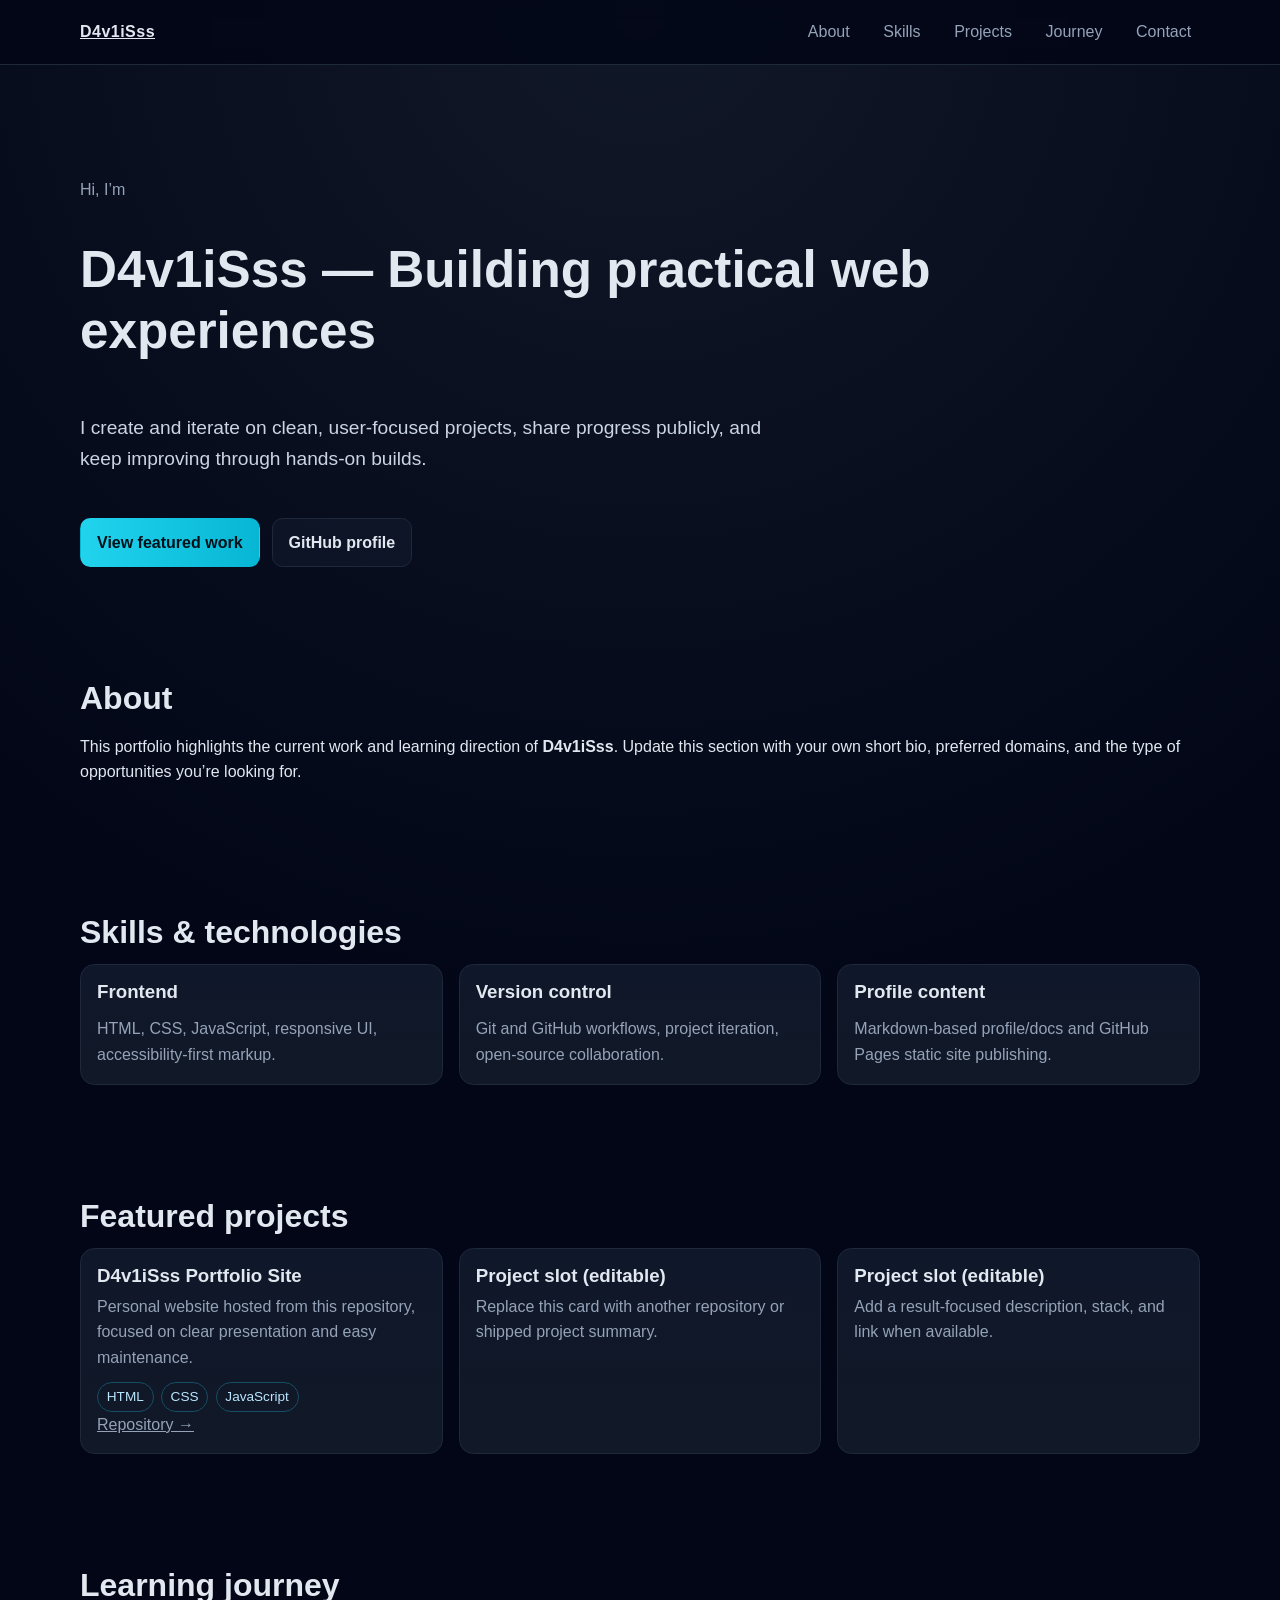
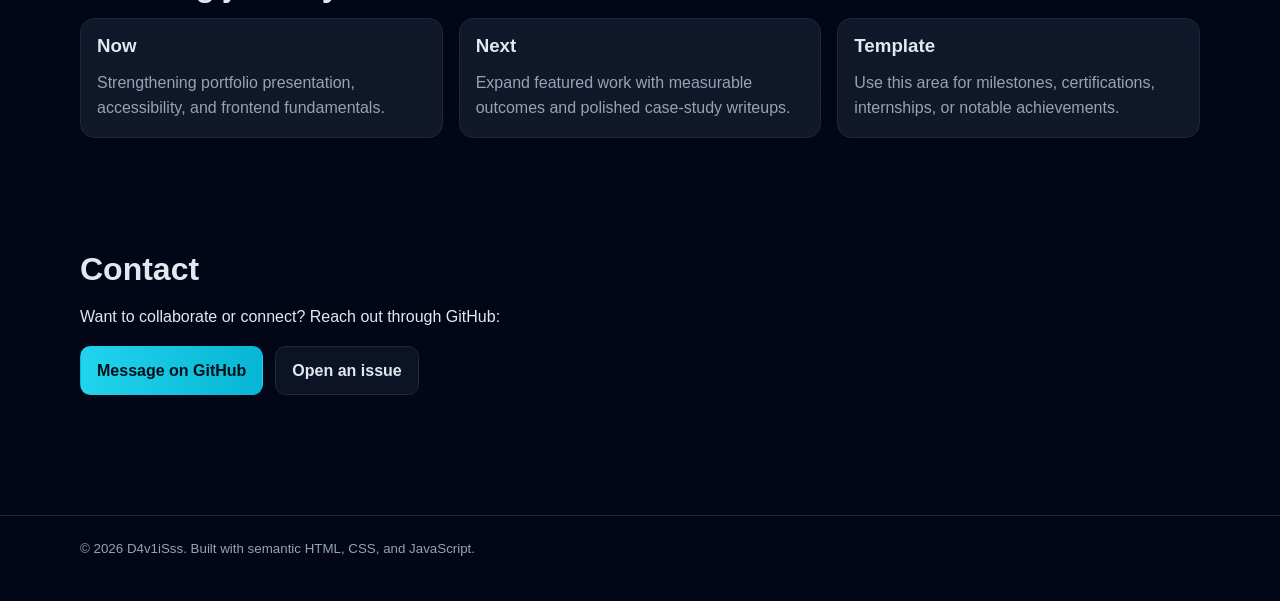
==== index.html @ bfe69877 "Create polished responsive portfolio homepage Co-authored-by: D4v1iSss <329224983+D4v1iSss@users.nor" ====
<!DOCTYPE html>
<html lang="en">
  <head>
    <meta charset="UTF-8" />
    <meta name="viewport" content="width=device-width, initial-scale=1" />
    <title>D4v1iSss | Portfolio</title>
    <meta
      name="description"
      content="Portfolio of D4v1iSss — building practical web projects, learning in public, and sharing progress on GitHub."
    />
    <meta property="og:title" content="D4v1iSss | Portfolio" />
    <meta
      property="og:description"
      content="Explore projects, skills, and learning journey by D4v1iSss."
    />
    <meta property="og:type" content="website" />
    <meta property="og:url" content="https://d4v1is.me/" />
    <meta name="theme-color" content="#0f172a" />
    <style>
      :root {
        --bg: #020617;
        --surface: #0f172a;
        --surface-2: #111827;
        --text: #e2e8f0;
        --muted: #94a3b8;
        --primary: #22d3ee;
        --primary-strong: #06b6d4;
        --border: #1e293b;
        --max: 1120px;
      }

      * {
        box-sizing: border-box;
      }

      html {
        scroll-behavior: smooth;
      }

      body {
        margin: 0;
        font-family: Inter, "Segoe UI", Roboto, sans-serif;
        background: radial-gradient(circle at top, #111827 0%, var(--bg) 45%);
        color: var(--text);
        line-height: 1.6;
      }

      a {
        color: inherit;
      }

      .skip-link {
        position: absolute;
        left: -9999px;
        top: 0;
      }

      .skip-link:focus {
        left: 1rem;
        top: 1rem;
        z-index: 1000;
        background: #fff;
        color: #000;
        padding: 0.5rem 0.75rem;
        border-radius: 0.4rem;
      }

      .container {
        width: min(100% - 2rem, var(--max));
        margin-inline: auto;
      }

      header {
        position: sticky;
        top: 0;
        backdrop-filter: blur(10px);
        background: rgba(2, 6, 23, 0.82);
        border-bottom: 1px solid var(--border);
        z-index: 10;
      }

      .nav {
        display: flex;
        justify-content: space-between;
        align-items: center;
        min-height: 4rem;
      }

      .brand {
        font-weight: 700;
        letter-spacing: 0.03em;
      }

      .nav-links {
        display: flex;
        gap: 1rem;
        align-items: center;
      }

      .nav-links a {
        padding: 0.35rem 0.55rem;
        border-radius: 0.5rem;
        text-decoration: none;
        color: var(--muted);
        transition: color 200ms ease, background-color 200ms ease;
      }

      .nav-links a:hover,
      .nav-links a:focus-visible {
        color: var(--text);
        background: rgba(34, 211, 238, 0.14);
      }

      .menu-btn {
        display: none;
        background: transparent;
        border: 1px solid var(--border);
        color: var(--text);
        padding: 0.5rem 0.65rem;
        border-radius: 0.5rem;
      }

      main {
        padding-block: 2.5rem 4rem;
      }

      section {
        padding-block: 3.5rem;
      }

      .hero {
        display: grid;
        gap: 1.25rem;
      }

      h1,
      h2,
      h3 {
        line-height: 1.2;
        margin: 0 0 0.8rem;
      }

      h1 {
        font-size: clamp(2rem, 4vw, 3.4rem);
      }

      h2 {
        font-size: clamp(1.5rem, 2.5vw, 2.2rem);
      }

      .lead {
        font-size: clamp(1rem, 1.5vw, 1.2rem);
        max-width: 65ch;
        color: #cbd5e1;
      }

      .actions {
        display: flex;
        flex-wrap: wrap;
        gap: 0.75rem;
        margin-top: 0.25rem;
      }

      .btn {
        display: inline-flex;
        align-items: center;
        justify-content: center;
        text-decoration: none;
        font-weight: 600;
        border-radius: 0.65rem;
        padding: 0.68rem 1rem;
        border: 1px solid transparent;
        transition: transform 180ms ease, background-color 180ms ease;
      }

      .btn-primary {
        background: linear-gradient(90deg, var(--primary), var(--primary-strong));
        color: #001019;
      }

      .btn-secondary {
        border-color: var(--border);
        color: var(--text);
        background: rgba(15, 23, 42, 0.75);
      }

      .btn:hover,
      .btn:focus-visible {
        transform: translateY(-1px);
      }

      .card-grid {
        display: grid;
        gap: 1rem;
        grid-template-columns: repeat(auto-fit, minmax(220px, 1fr));
      }

      .card {
        background: linear-gradient(180deg, var(--surface), var(--surface-2));
        border: 1px solid var(--border);
        border-radius: 0.9rem;
        padding: 1rem;
      }

      .card p {
        margin: 0;
        color: var(--muted);
      }

      .project h3 {
        margin-bottom: 0.4rem;
      }

      .tag-list {
        display: flex;
        flex-wrap: wrap;
        gap: 0.45rem;
        margin-top: 0.7rem;
      }

      .tag {
        font-size: 0.85rem;
        color: #bae6fd;
        border: 1px solid #164e63;
        border-radius: 999px;
        padding: 0.2rem 0.55rem;
      }

      .muted {
        color: var(--muted);
      }

      footer {
        border-top: 1px solid var(--border);
        padding: 1.2rem 0 2.5rem;
        color: var(--muted);
      }

      :focus-visible {
        outline: 3px solid var(--primary);
        outline-offset: 2px;
      }

      @media (max-width: 760px) {
        .menu-btn {
          display: inline-flex;
        }

        .nav-links {
          position: absolute;
          left: 0;
          right: 0;
          top: 4rem;
          background: #020617;
          border-bottom: 1px solid var(--border);
          padding: 0.75rem 1rem 1rem;
          display: none;
          flex-direction: column;
          align-items: stretch;
        }

        .nav-links[data-open="true"] {
          display: flex;
        }

        .nav-links a {
          padding: 0.6rem 0.7rem;
        }
      }

      @media (prefers-reduced-motion: reduce) {
        html {
          scroll-behavior: auto;
        }

        * {
          transition: none !important;
          animation-duration: 0ms !important;
        }
      }
    </style>
  </head>
  <body>
    <a class="skip-link" href="#main">Skip to content</a>
    <header>
      <div class="container nav">
        <a class="brand" href="#home">D4v1iSss</a>
        <button
          class="menu-btn"
          type="button"
          aria-expanded="false"
          aria-controls="nav-links"
          id="menu-btn"
        >
          Menu
        </button>
        <nav aria-label="Primary">
          <div class="nav-links" id="nav-links" data-open="false">
            <a href="#about">About</a>
            <a href="#skills">Skills</a>
            <a href="#projects">Projects</a>
            <a href="#journey">Journey</a>
            <a href="#contact">Contact</a>
          </div>
        </nav>
      </div>
    </header>

    <main id="main" class="container">
      <section class="hero" id="home">
        <p class="muted">Hi, I’m</p>
        <h1>D4v1iSss — Building practical web experiences</h1>
        <p class="lead">
          I create and iterate on clean, user-focused projects, share progress publicly, and keep improving through hands-on builds.
        </p>
        <div class="actions">
          <a class="btn btn-primary" href="#projects">View featured work</a>
          <a class="btn btn-secondary" href="https://github.com/D4v1iSss" target="_blank" rel="noreferrer">GitHub profile</a>
        </div>
      </section>

      <section id="about" aria-labelledby="about-title">
        <h2 id="about-title">About</h2>
        <p>
          This portfolio highlights the current work and learning direction of
          <strong>D4v1iSss</strong>. Update this section with your own short bio,
          preferred domains, and the type of opportunities you’re looking for.
        </p>
      </section>

      <section id="skills" aria-labelledby="skills-title">
        <h2 id="skills-title">Skills & technologies</h2>
        <div class="card-grid">
          <article class="card">
            <h3>Frontend</h3>
            <p>HTML, CSS, JavaScript, responsive UI, accessibility-first markup.</p>
          </article>
          <article class="card">
            <h3>Version control</h3>
            <p>Git and GitHub workflows, project iteration, open-source collaboration.</p>
          </article>
          <article class="card">
            <h3>Profile content</h3>
            <p>Markdown-based profile/docs and GitHub Pages static site publishing.</p>
          </article>
        </div>
      </section>

      <section id="projects" aria-labelledby="projects-title">
        <h2 id="projects-title">Featured projects</h2>
        <div class="card-grid">
          <article class="card project">
            <h3>D4v1iSss Portfolio Site</h3>
            <p>Personal website hosted from this repository, focused on clear presentation and easy maintenance.</p>
            <div class="tag-list">
              <span class="tag">HTML</span>
              <span class="tag">CSS</span>
              <span class="tag">JavaScript</span>
            </div>
            <p><a href="https://github.com/D4v1iSss/D4v1iSss" target="_blank" rel="noreferrer">Repository →</a></p>
          </article>
          <article class="card project">
            <h3>Project slot (editable)</h3>
            <p>Replace this card with another repository or shipped project summary.</p>
          </article>
          <article class="card project">
            <h3>Project slot (editable)</h3>
            <p>Add a result-focused description, stack, and link when available.</p>
          </article>
        </div>
      </section>

      <section id="journey" aria-labelledby="journey-title">
        <h2 id="journey-title">Learning journey</h2>
        <div class="card-grid">
          <article class="card">
            <h3>Now</h3>
            <p>Strengthening portfolio presentation, accessibility, and frontend fundamentals.</p>
          </article>
          <article class="card">
            <h3>Next</h3>
            <p>Expand featured work with measurable outcomes and polished case-study writeups.</p>
          </article>
          <article class="card">
            <h3>Template</h3>
            <p>Use this area for milestones, certifications, internships, or notable achievements.</p>
          </article>
        </div>
      </section>

      <section id="contact" aria-labelledby="contact-title">
        <h2 id="contact-title">Contact</h2>
        <p>Want to collaborate or connect? Reach out through GitHub:</p>
        <div class="actions">
          <a class="btn btn-primary" href="https://github.com/D4v1iSss" target="_blank" rel="noreferrer">Message on GitHub</a>
          <a class="btn btn-secondary" href="https://github.com/D4v1iSss/D4v1iSss/issues" target="_blank" rel="noreferrer">Open an issue</a>
        </div>
      </section>
    </main>

    <footer>
      <div class="container">
        <small>© <span id="year"></span> D4v1iSss. Built with semantic HTML, CSS, and JavaScript.</small>
      </div>
    </footer>

    <script>
      const menuButton = document.getElementById('menu-btn');
      const navLinks = document.getElementById('nav-links');

      menuButton?.addEventListener('click', () => {
        const open = navLinks.getAttribute('data-open') === 'true';
        navLinks.setAttribute('data-open', String(!open));
        menuButton.setAttribute('aria-expanded', String(!open));
      });

      navLinks?.querySelectorAll('a').forEach((link) => {
        link.addEventListener('click', () => {
          navLinks.setAttribute('data-open', 'false');
          menuButton.setAttribute('aria-expanded', 'false');
        });
      });

      document.getElementById('year').textContent = String(new Date().getFullYear());
    </script>
  </body>
</html>
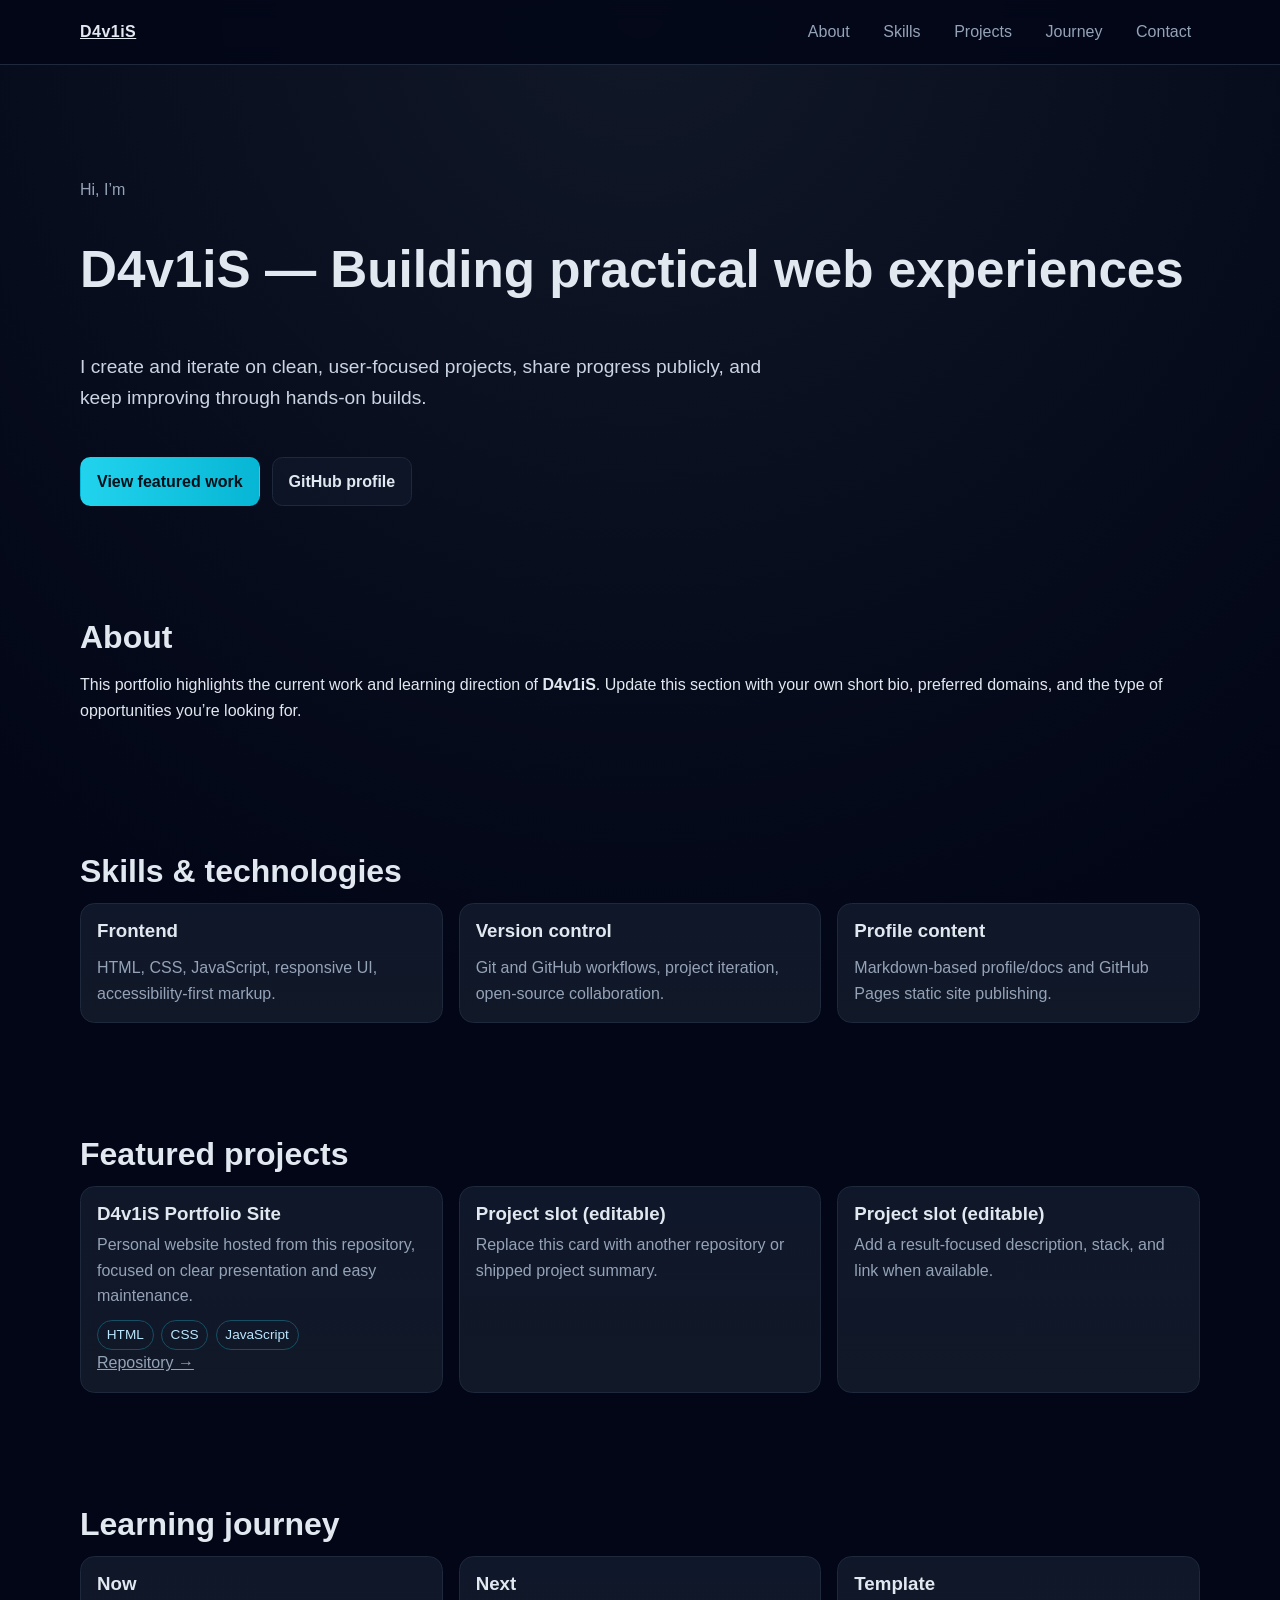
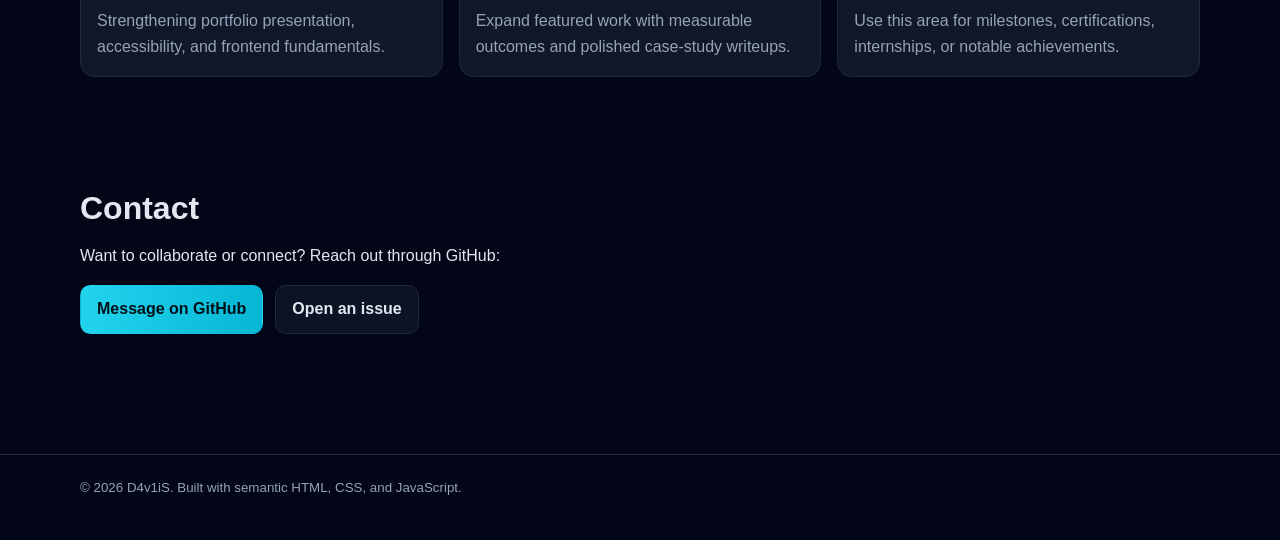
==== commit 1d1c7870: "Update portfolio branding text to D4v1iS Co-authored-by: D4v1iSss <329224983+D4v1iSss@users.noreply." ====
--- a/index.html
+++ b/index.html
@@ -3,15 +3,15 @@
   <head>
     <meta charset="UTF-8" />
     <meta name="viewport" content="width=device-width, initial-scale=1" />
-    <title>D4v1iSss | Portfolio</title>
+    <title>D4v1iS | Portfolio</title>
     <meta
       name="description"
-      content="Portfolio of D4v1iSss — building practical web projects, learning in public, and sharing progress on GitHub."
+      content="Portfolio of D4v1iS — building practical web projects, learning in public, and sharing progress on GitHub."
     />
-    <meta property="og:title" content="D4v1iSss | Portfolio" />
+    <meta property="og:title" content="D4v1iS | Portfolio" />
     <meta
       property="og:description"
-      content="Explore projects, skills, and learning journey by D4v1iSss."
+      content="Explore projects, skills, and learning journey by D4v1iS."
     />
     <meta property="og:type" content="website" />
     <meta property="og:url" content="https://d4v1is.me/" />
@@ -284,7 +284,7 @@
     <a class="skip-link" href="#main">Skip to content</a>
     <header>
       <div class="container nav">
-        <a class="brand" href="#home">D4v1iSss</a>
+        <a class="brand" href="#home">D4v1iS</a>
         <button
           class="menu-btn"
           type="button"
@@ -309,7 +309,7 @@
     <main id="main" class="container">
       <section class="hero" id="home">
         <p class="muted">Hi, I’m</p>
-        <h1>D4v1iSss — Building practical web experiences</h1>
+        <h1>D4v1iS — Building practical web experiences</h1>
         <p class="lead">
           I create and iterate on clean, user-focused projects, share progress publicly, and keep improving through hands-on builds.
         </p>
@@ -323,7 +323,7 @@
         <h2 id="about-title">About</h2>
         <p>
           This portfolio highlights the current work and learning direction of
-          <strong>D4v1iSss</strong>. Update this section with your own short bio,
+          <strong>D4v1iS</strong>. Update this section with your own short bio,
           preferred domains, and the type of opportunities you’re looking for.
         </p>
       </section>
@@ -350,7 +350,7 @@
         <h2 id="projects-title">Featured projects</h2>
         <div class="card-grid">
           <article class="card project">
-            <h3>D4v1iSss Portfolio Site</h3>
+            <h3>D4v1iS Portfolio Site</h3>
             <p>Personal website hosted from this repository, focused on clear presentation and easy maintenance.</p>
             <div class="tag-list">
               <span class="tag">HTML</span>
@@ -400,7 +400,7 @@
 
     <footer>
       <div class="container">
-        <small>© <span id="year"></span> D4v1iSss. Built with semantic HTML, CSS, and JavaScript.</small>
+        <small>© <span id="year"></span> D4v1iS. Built with semantic HTML, CSS, and JavaScript.</small>
       </div>
     </footer>
 
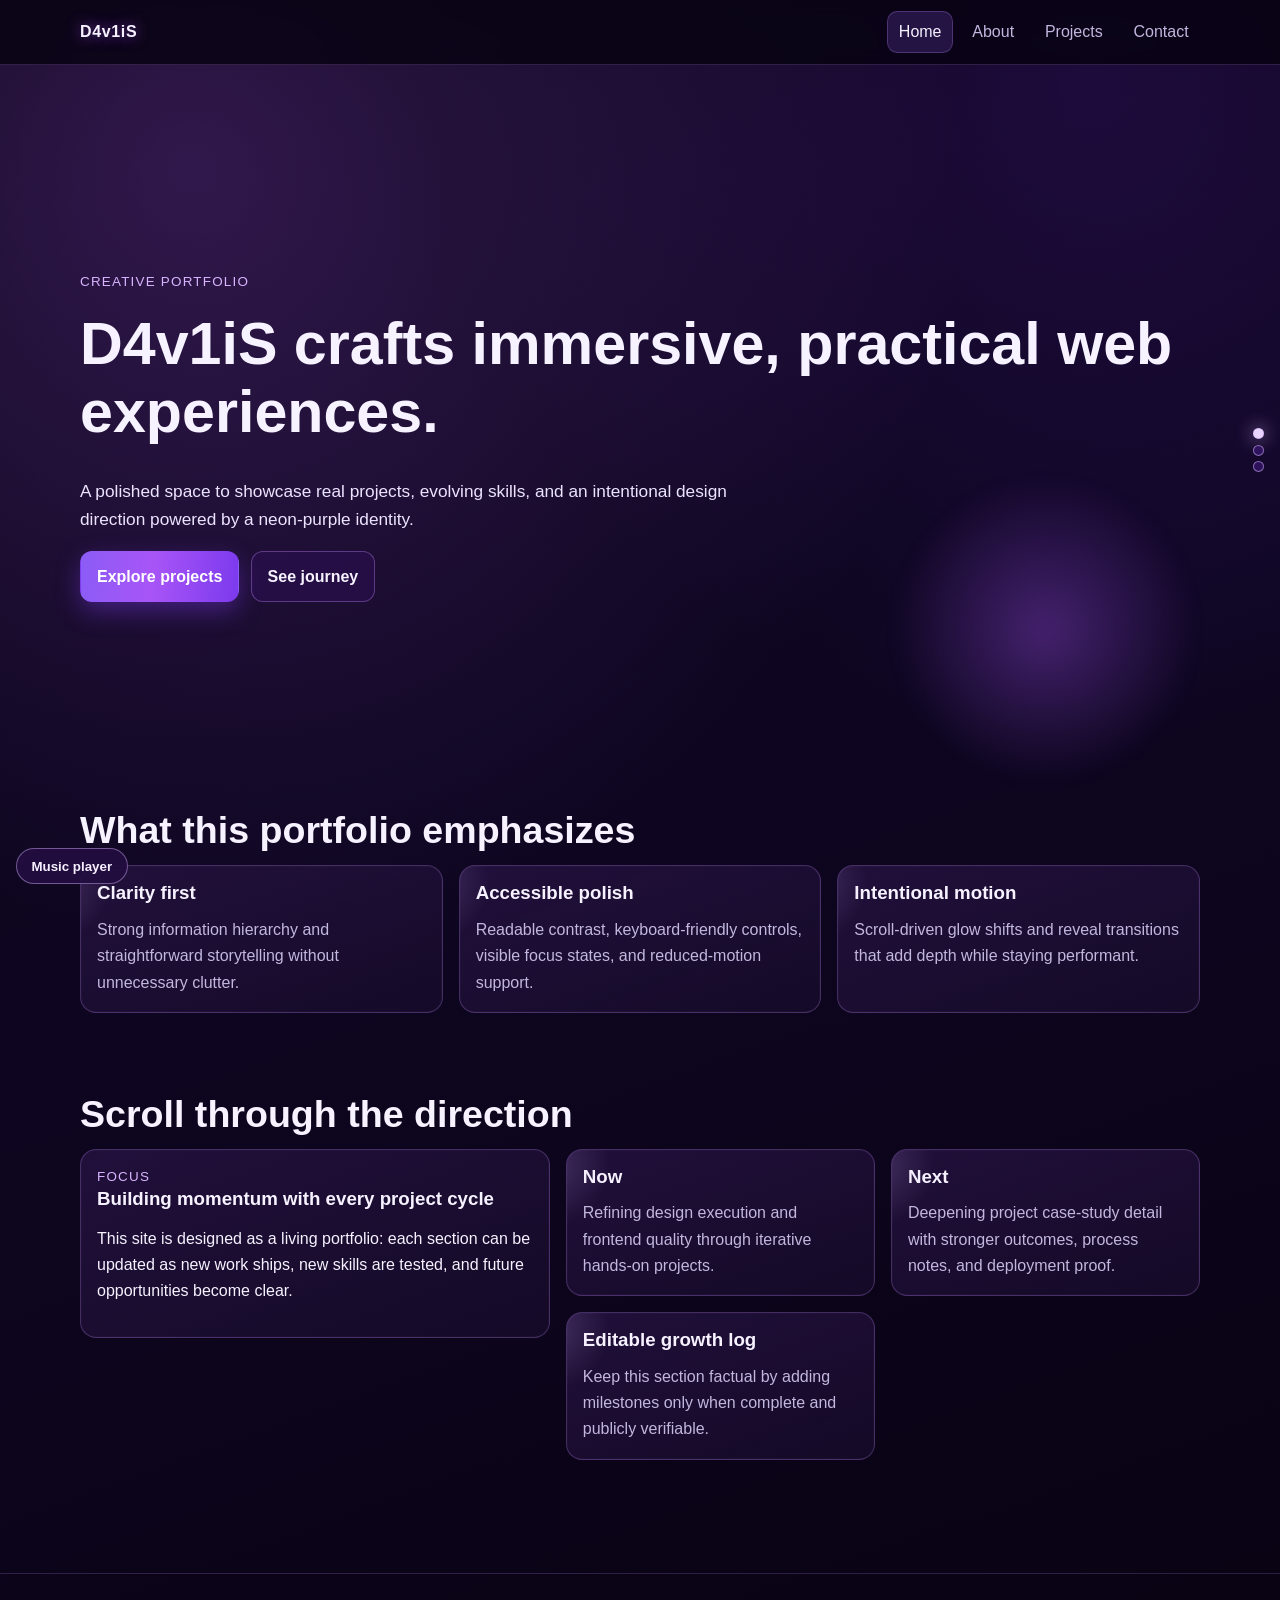
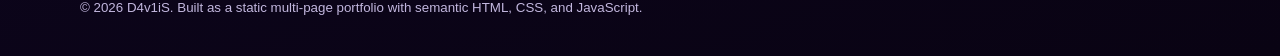
==== commit 832476ce: "Build multi-page neon-purple D4v1iS portfolio with scroll interactions Co-authored-by: D4v1iSss <329" ====
--- a/index.html
+++ b/index.html
@@ -3,425 +3,137 @@
   <head>
     <meta charset="UTF-8" />
     <meta name="viewport" content="width=device-width, initial-scale=1" />
-    <title>D4v1iS | Portfolio</title>
-    <meta
-      name="description"
-      content="Portfolio of D4v1iS — building practical web projects, learning in public, and sharing progress on GitHub."
-    />
-    <meta property="og:title" content="D4v1iS | Portfolio" />
-    <meta
-      property="og:description"
-      content="Explore projects, skills, and learning journey by D4v1iS."
-    />
+    <title>D4v1iS | Home</title>
+    <meta name="description" content="D4v1iS portfolio home — premium neon-purple creative developer portfolio with projects, story, and contact." />
+    <meta property="og:title" content="D4v1iS | Home" />
+    <meta property="og:description" content="Explore the work, story, and direction of D4v1iS." />
     <meta property="og:type" content="website" />
     <meta property="og:url" content="https://d4v1is.me/" />
-    <meta name="theme-color" content="#0f172a" />
-    <style>
-      :root {
-        --bg: #020617;
-        --surface: #0f172a;
-        --surface-2: #111827;
-        --text: #e2e8f0;
-        --muted: #94a3b8;
-        --primary: #22d3ee;
-        --primary-strong: #06b6d4;
-        --border: #1e293b;
-        --max: 1120px;
+    <meta name="twitter:card" content="summary_large_image" />
+    <meta name="twitter:title" content="D4v1iS | Home" />
+    <meta name="twitter:description" content="Neon-purple portfolio and featured work by D4v1iS." />
+    <meta name="theme-color" content="#16052d" />
+    <link rel="canonical" href="https://d4v1is.me/" />
+    <link rel="stylesheet" href="styles.css" />
+    <script type="application/ld+json">
+      {
+        "@context": "https://schema.org",
+        "@type": "Person",
+        "name": "D4v1iS",
+        "url": "https://d4v1is.me/",
+        "knowsAbout": ["Web Development", "Frontend", "GitHub Pages"]
       }
-
-      * {
-        box-sizing: border-box;
-      }
-
-      html {
-        scroll-behavior: smooth;
-      }
-
-      body {
-        margin: 0;
-        font-family: Inter, "Segoe UI", Roboto, sans-serif;
-        background: radial-gradient(circle at top, #111827 0%, var(--bg) 45%);
-        color: var(--text);
-        line-height: 1.6;
-      }
-
-      a {
-        color: inherit;
-      }
-
-      .skip-link {
-        position: absolute;
-        left: -9999px;
-        top: 0;
-      }
-
-      .skip-link:focus {
-        left: 1rem;
-        top: 1rem;
-        z-index: 1000;
-        background: #fff;
-        color: #000;
-        padding: 0.5rem 0.75rem;
-        border-radius: 0.4rem;
-      }
-
-      .container {
-        width: min(100% - 2rem, var(--max));
-        margin-inline: auto;
-      }
-
-      header {
-        position: sticky;
-        top: 0;
-        backdrop-filter: blur(10px);
-        background: rgba(2, 6, 23, 0.82);
-        border-bottom: 1px solid var(--border);
-        z-index: 10;
-      }
-
-      .nav {
-        display: flex;
-        justify-content: space-between;
-        align-items: center;
-        min-height: 4rem;
-      }
-
-      .brand {
-        font-weight: 700;
-        letter-spacing: 0.03em;
-      }
-
-      .nav-links {
-        display: flex;
-        gap: 1rem;
-        align-items: center;
-      }
-
-      .nav-links a {
-        padding: 0.35rem 0.55rem;
-        border-radius: 0.5rem;
-        text-decoration: none;
-        color: var(--muted);
-        transition: color 200ms ease, background-color 200ms ease;
-      }
-
-      .nav-links a:hover,
-      .nav-links a:focus-visible {
-        color: var(--text);
-        background: rgba(34, 211, 238, 0.14);
-      }
-
-      .menu-btn {
-        display: none;
-        background: transparent;
-        border: 1px solid var(--border);
-        color: var(--text);
-        padding: 0.5rem 0.65rem;
-        border-radius: 0.5rem;
-      }
-
-      main {
-        padding-block: 2.5rem 4rem;
-      }
-
-      section {
-        padding-block: 3.5rem;
-      }
-
-      .hero {
-        display: grid;
-        gap: 1.25rem;
-      }
-
-      h1,
-      h2,
-      h3 {
-        line-height: 1.2;
-        margin: 0 0 0.8rem;
-      }
-
-      h1 {
-        font-size: clamp(2rem, 4vw, 3.4rem);
-      }
-
-      h2 {
-        font-size: clamp(1.5rem, 2.5vw, 2.2rem);
-      }
-
-      .lead {
-        font-size: clamp(1rem, 1.5vw, 1.2rem);
-        max-width: 65ch;
-        color: #cbd5e1;
-      }
-
-      .actions {
-        display: flex;
-        flex-wrap: wrap;
-        gap: 0.75rem;
-        margin-top: 0.25rem;
-      }
-
-      .btn {
-        display: inline-flex;
-        align-items: center;
-        justify-content: center;
-        text-decoration: none;
-        font-weight: 600;
-        border-radius: 0.65rem;
-        padding: 0.68rem 1rem;
-        border: 1px solid transparent;
-        transition: transform 180ms ease, background-color 180ms ease;
-      }
-
-      .btn-primary {
-        background: linear-gradient(90deg, var(--primary), var(--primary-strong));
-        color: #001019;
-      }
-
-      .btn-secondary {
-        border-color: var(--border);
-        color: var(--text);
-        background: rgba(15, 23, 42, 0.75);
-      }
-
-      .btn:hover,
-      .btn:focus-visible {
-        transform: translateY(-1px);
-      }
-
-      .card-grid {
-        display: grid;
-        gap: 1rem;
-        grid-template-columns: repeat(auto-fit, minmax(220px, 1fr));
-      }
-
-      .card {
-        background: linear-gradient(180deg, var(--surface), var(--surface-2));
-        border: 1px solid var(--border);
-        border-radius: 0.9rem;
-        padding: 1rem;
-      }
-
-      .card p {
-        margin: 0;
-        color: var(--muted);
-      }
-
-      .project h3 {
-        margin-bottom: 0.4rem;
-      }
-
-      .tag-list {
-        display: flex;
-        flex-wrap: wrap;
-        gap: 0.45rem;
-        margin-top: 0.7rem;
-      }
-
-      .tag {
-        font-size: 0.85rem;
-        color: #bae6fd;
-        border: 1px solid #164e63;
-        border-radius: 999px;
-        padding: 0.2rem 0.55rem;
-      }
-
-      .muted {
-        color: var(--muted);
-      }
-
-      footer {
-        border-top: 1px solid var(--border);
-        padding: 1.2rem 0 2.5rem;
-        color: var(--muted);
-      }
-
-      :focus-visible {
-        outline: 3px solid var(--primary);
-        outline-offset: 2px;
-      }
-
-      @media (max-width: 760px) {
-        .menu-btn {
-          display: inline-flex;
-        }
-
-        .nav-links {
-          position: absolute;
-          left: 0;
-          right: 0;
-          top: 4rem;
-          background: #020617;
-          border-bottom: 1px solid var(--border);
-          padding: 0.75rem 1rem 1rem;
-          display: none;
-          flex-direction: column;
-          align-items: stretch;
-        }
-
-        .nav-links[data-open="true"] {
-          display: flex;
-        }
-
-        .nav-links a {
-          padding: 0.6rem 0.7rem;
-        }
-      }
-
-      @media (prefers-reduced-motion: reduce) {
-        html {
-          scroll-behavior: auto;
-        }
-
-        * {
-          transition: none !important;
-          animation-duration: 0ms !important;
-        }
-      }
-    </style>
+    </script>
   </head>
   <body>
     <a class="skip-link" href="#main">Skip to content</a>
-    <header>
+    <div class="progress-bar" aria-hidden="true"></div>
+
+    <header class="site-header">
       <div class="container nav">
-        <a class="brand" href="#home">D4v1iS</a>
-        <button
-          class="menu-btn"
-          type="button"
-          aria-expanded="false"
-          aria-controls="nav-links"
-          id="menu-btn"
-        >
-          Menu
-        </button>
+        <a class="brand" href="index.html">D4v1iS</a>
+        <button class="menu-btn" type="button" aria-expanded="false" aria-controls="nav-links" id="menu-btn">Menu</button>
         <nav aria-label="Primary">
           <div class="nav-links" id="nav-links" data-open="false">
-            <a href="#about">About</a>
-            <a href="#skills">Skills</a>
-            <a href="#projects">Projects</a>
-            <a href="#journey">Journey</a>
-            <a href="#contact">Contact</a>
+            <a href="index.html" aria-current="page">Home</a>
+            <a href="about.html">About</a>
+            <a href="projects.html">Projects</a>
+            <a href="contact.html">Contact</a>
           </div>
         </nav>
       </div>
     </header>
 
     <main id="main" class="container">
-      <section class="hero" id="home">
-        <p class="muted">Hi, I’m</p>
-        <h1>D4v1iS — Building practical web experiences</h1>
-        <p class="lead">
-          I create and iterate on clean, user-focused projects, share progress publicly, and keep improving through hands-on builds.
+      <section class="hero" id="hero">
+        <p class="eyebrow reveal">Creative portfolio</p>
+        <h1 class="reveal">D4v1iS crafts immersive, practical web experiences.</h1>
+        <p class="lead reveal">
+          A polished space to showcase real projects, evolving skills, and an intentional design direction powered by a neon-purple identity.
         </p>
-        <div class="actions">
-          <a class="btn btn-primary" href="#projects">View featured work</a>
-          <a class="btn btn-secondary" href="https://github.com/D4v1iSss" target="_blank" rel="noreferrer">GitHub profile</a>
+        <div class="actions reveal">
+          <a class="btn btn-primary" href="projects.html">Explore projects</a>
+          <a class="btn btn-secondary" href="about.html">See journey</a>
         </div>
       </section>
 
-      <section id="about" aria-labelledby="about-title">
-        <h2 id="about-title">About</h2>
-        <p>
-          This portfolio highlights the current work and learning direction of
-          <strong>D4v1iS</strong>. Update this section with your own short bio,
-          preferred domains, and the type of opportunities you’re looking for.
-        </p>
-      </section>
-
-      <section id="skills" aria-labelledby="skills-title">
-        <h2 id="skills-title">Skills & technologies</h2>
-        <div class="card-grid">
-          <article class="card">
-            <h3>Frontend</h3>
-            <p>HTML, CSS, JavaScript, responsive UI, accessibility-first markup.</p>
+      <section id="highlights">
+        <h2 class="reveal">What this portfolio emphasizes</h2>
+        <div class="grid">
+          <article class="card reveal">
+            <h3>Clarity first</h3>
+            <p>Strong information hierarchy and straightforward storytelling without unnecessary clutter.</p>
           </article>
-          <article class="card">
-            <h3>Version control</h3>
-            <p>Git and GitHub workflows, project iteration, open-source collaboration.</p>
+          <article class="card reveal">
+            <h3>Accessible polish</h3>
+            <p>Readable contrast, keyboard-friendly controls, visible focus states, and reduced-motion support.</p>
           </article>
-          <article class="card">
-            <h3>Profile content</h3>
-            <p>Markdown-based profile/docs and GitHub Pages static site publishing.</p>
+          <article class="card reveal">
+            <h3>Intentional motion</h3>
+            <p>Scroll-driven glow shifts and reveal transitions that add depth while staying performant.</p>
           </article>
         </div>
       </section>
 
-      <section id="projects" aria-labelledby="projects-title">
-        <h2 id="projects-title">Featured projects</h2>
-        <div class="card-grid">
-          <article class="card project">
-            <h3>D4v1iS Portfolio Site</h3>
-            <p>Personal website hosted from this repository, focused on clear presentation and easy maintenance.</p>
-            <div class="tag-list">
-              <span class="tag">HTML</span>
-              <span class="tag">CSS</span>
-              <span class="tag">JavaScript</span>
-            </div>
-            <p><a href="https://github.com/D4v1iSss/D4v1iSss" target="_blank" rel="noreferrer">Repository →</a></p>
-          </article>
-          <article class="card project">
-            <h3>Project slot (editable)</h3>
-            <p>Replace this card with another repository or shipped project summary.</p>
-          </article>
-          <article class="card project">
-            <h3>Project slot (editable)</h3>
-            <p>Add a result-focused description, stack, and link when available.</p>
-          </article>
-        </div>
-      </section>
-
-      <section id="journey" aria-labelledby="journey-title">
-        <h2 id="journey-title">Learning journey</h2>
-        <div class="card-grid">
-          <article class="card">
-            <h3>Now</h3>
-            <p>Strengthening portfolio presentation, accessibility, and frontend fundamentals.</p>
-          </article>
-          <article class="card">
-            <h3>Next</h3>
-            <p>Expand featured work with measurable outcomes and polished case-study writeups.</p>
-          </article>
-          <article class="card">
-            <h3>Template</h3>
-            <p>Use this area for milestones, certifications, internships, or notable achievements.</p>
-          </article>
-        </div>
-      </section>
-
-      <section id="contact" aria-labelledby="contact-title">
-        <h2 id="contact-title">Contact</h2>
-        <p>Want to collaborate or connect? Reach out through GitHub:</p>
-        <div class="actions">
-          <a class="btn btn-primary" href="https://github.com/D4v1iSss" target="_blank" rel="noreferrer">Message on GitHub</a>
-          <a class="btn btn-secondary" href="https://github.com/D4v1iSss/D4v1iSss/issues" target="_blank" rel="noreferrer">Open an issue</a>
+      <section id="story">
+        <h2 class="reveal">Scroll through the direction</h2>
+        <div class="story-grid">
+          <aside class="story-panel sticky reveal" aria-label="Story guide">
+            <p class="eyebrow">Focus</p>
+            <h3>Building momentum with every project cycle</h3>
+            <p>
+              This site is designed as a living portfolio: each section can be updated as new work ships, new skills are tested, and future opportunities become clear.
+            </p>
+          </aside>
+          <div class="grid">
+            <article class="card reveal">
+              <h3>Now</h3>
+              <p>Refining design execution and frontend quality through iterative hands-on projects.</p>
+            </article>
+            <article class="card reveal">
+              <h3>Next</h3>
+              <p>Deepening project case-study detail with stronger outcomes, process notes, and deployment proof.</p>
+            </article>
+            <article class="card reveal">
+              <h3>Editable growth log</h3>
+              <p>Keep this section factual by adding milestones only when complete and publicly verifiable.</p>
+            </article>
+          </div>
         </div>
       </section>
     </main>
 
+    <nav class="section-indicator" aria-label="Section progress">
+      <a href="#hero" aria-current="true"><span class="sr-only">Hero</span></a>
+      <a href="#highlights" aria-current="false"><span class="sr-only">Highlights</span></a>
+      <a href="#story" aria-current="false"><span class="sr-only">Story</span></a>
+    </nav>
+
+    <div class="music-toggle">
+      <button id="music-toggle-button" type="button" aria-expanded="false" aria-controls="music-panel">Music player</button>
+    </div>
+    <aside class="music-panel glass" id="music-panel" data-open="false" aria-label="Spotify music player">
+      <p id="player-status">Loading Spotify player… press play once ready.</p>
+      <iframe
+        id="spotify-player"
+        class="spotify"
+        src="https://open.spotify.com/embed/track/2nWw7VrUn8Ijo45K6WIIna?utm_source=generator"
+        allow="autoplay; clipboard-write; encrypted-media; fullscreen; picture-in-picture"
+        loading="lazy"
+        title="Spotify player for selected track"
+      ></iframe>
+      <p>
+        Autoplay is limited by browsers and Spotify policies. Use the player controls or
+        <a class="inline-link" href="https://open.spotify.com/track/2nWw7VrUn8Ijo45K6WIIna?si=8f95361fdbb84cdb" target="_blank" rel="noreferrer">Open on Spotify</a>.
+      </p>
+    </aside>
+
     <footer>
       <div class="container">
-        <small>© <span id="year"></span> D4v1iS. Built with semantic HTML, CSS, and JavaScript.</small>
+        <small>© <span data-year></span> D4v1iS. Built as a static multi-page portfolio with semantic HTML, CSS, and JavaScript.</small>
       </div>
     </footer>
 
-    <script>
-      const menuButton = document.getElementById('menu-btn');
-      const navLinks = document.getElementById('nav-links');
-
-      menuButton?.addEventListener('click', () => {
-        const open = navLinks.getAttribute('data-open') === 'true';
-        navLinks.setAttribute('data-open', String(!open));
-        menuButton.setAttribute('aria-expanded', String(!open));
-      });
-
-      navLinks?.querySelectorAll('a').forEach((link) => {
-        link.addEventListener('click', () => {
-          navLinks.setAttribute('data-open', 'false');
-          menuButton.setAttribute('aria-expanded', 'false');
-        });
-      });
-
-      document.getElementById('year').textContent = String(new Date().getFullYear());
-    </script>
+    <script src="script.js"></script>
   </body>
 </html>
--- a/styles.css
+++ b/styles.css
@@ -0,0 +1,418 @@
+:root {
+  --bg: #05020c;
+  --bg-2: #0e0621;
+  --surface: rgba(24, 12, 44, 0.72);
+  --surface-strong: rgba(36, 18, 63, 0.88);
+  --border: rgba(197, 142, 255, 0.26);
+  --text: #f6f2ff;
+  --muted: #c2b7de;
+  --primary: #a855f7;
+  --primary-strong: #7c3aed;
+  --accent: #d8b4fe;
+  --max: 1120px;
+  --radius: 1rem;
+  --progress: 0%;
+  --scroll-ratio: 0;
+}
+
+* { box-sizing: border-box; }
+
+html { scroll-behavior: smooth; }
+
+body {
+  margin: 0;
+  font-family: Inter, "Segoe UI", Roboto, sans-serif;
+  color: var(--text);
+  background:
+    radial-gradient(circle at 15% calc(10% + (var(--scroll-ratio) * 25%)), rgba(168, 85, 247, 0.26), transparent 42%),
+    radial-gradient(circle at 85% calc(5% + (var(--scroll-ratio) * 35%)), rgba(76, 29, 149, 0.3), transparent 34%),
+    linear-gradient(160deg, var(--bg) 0%, var(--bg-2) 48%, #090313 100%);
+  line-height: 1.65;
+  min-height: 100vh;
+}
+
+a { color: inherit; }
+
+.skip-link {
+  position: absolute;
+  left: -9999px;
+  top: 0;
+}
+
+.skip-link:focus {
+  left: 1rem;
+  top: 1rem;
+  z-index: 200;
+  background: #fff;
+  color: #000;
+  padding: 0.5rem 0.75rem;
+  border-radius: 0.4rem;
+}
+
+.sr-only {
+  position: absolute;
+  width: 1px;
+  height: 1px;
+  padding: 0;
+  margin: -1px;
+  overflow: hidden;
+  clip: rect(0, 0, 0, 0);
+  white-space: nowrap;
+  border: 0;
+}
+
+.progress-bar {
+  position: fixed;
+  inset: 0 0 auto 0;
+  height: 3px;
+  width: var(--progress);
+  background: linear-gradient(90deg, var(--primary), var(--accent));
+  box-shadow: 0 0 24px rgba(168, 85, 247, 0.75);
+  z-index: 120;
+}
+
+.container {
+  width: min(100% - 2rem, var(--max));
+  margin-inline: auto;
+}
+
+.site-header {
+  position: sticky;
+  top: 0;
+  z-index: 100;
+  backdrop-filter: blur(8px);
+  background: rgba(8, 3, 18, 0.82);
+  border-bottom: 1px solid rgba(197, 142, 255, 0.2);
+}
+
+.nav {
+  min-height: 4rem;
+  display: flex;
+  align-items: center;
+  justify-content: space-between;
+  gap: 0.75rem;
+}
+
+.brand {
+  text-decoration: none;
+  font-weight: 700;
+  letter-spacing: 0.04em;
+  text-shadow: 0 0 14px rgba(168, 85, 247, 0.7);
+}
+
+.nav-links {
+  display: flex;
+  gap: 0.5rem;
+  align-items: center;
+}
+
+.nav-links a {
+  text-decoration: none;
+  padding: 0.4rem 0.65rem;
+  border-radius: 0.65rem;
+  color: var(--muted);
+  border: 1px solid transparent;
+  transition: border-color 180ms ease, color 180ms ease, background-color 180ms ease;
+}
+
+.nav-links a[aria-current="page"] {
+  color: var(--text);
+  border-color: var(--border);
+  background: rgba(139, 92, 246, 0.2);
+}
+
+.nav-links a:hover,
+.nav-links a:focus-visible {
+  color: var(--text);
+  border-color: rgba(197, 142, 255, 0.38);
+  background: rgba(139, 92, 246, 0.18);
+}
+
+.menu-btn {
+  display: none;
+  border: 1px solid var(--border);
+  background: transparent;
+  color: var(--text);
+  padding: 0.45rem 0.65rem;
+  border-radius: 0.55rem;
+}
+
+main { padding: 2.4rem 0 4.6rem; }
+section { padding: 2.5rem 0; }
+
+.hero {
+  min-height: min(74vh, 760px);
+  display: grid;
+  align-content: center;
+  gap: 1.1rem;
+  position: relative;
+}
+
+.hero::after {
+  content: "";
+  position: absolute;
+  inset: auto 0 -1rem auto;
+  width: min(310px, 78vw);
+  aspect-ratio: 1;
+  border-radius: 50%;
+  background: radial-gradient(circle, rgba(168, 85, 247, 0.34), transparent 70%);
+  filter: blur(8px);
+  transform: translateY(calc(var(--scroll-ratio) * -35px));
+  pointer-events: none;
+}
+
+h1, h2, h3 {
+  margin: 0 0 0.8rem;
+  line-height: 1.15;
+}
+
+h1 { font-size: clamp(2.2rem, 4.8vw, 3.7rem); }
+h2 { font-size: clamp(1.6rem, 3vw, 2.35rem); }
+
+.eyebrow {
+  margin: 0;
+  letter-spacing: 0.09em;
+  text-transform: uppercase;
+  color: var(--accent);
+  font-size: 0.84rem;
+}
+
+.lead {
+  margin: 0;
+  max-width: 68ch;
+  color: #ece4ff;
+  font-size: clamp(1.02rem, 1.35vw, 1.24rem);
+}
+
+.actions {
+  display: flex;
+  flex-wrap: wrap;
+  gap: 0.7rem;
+}
+
+.btn {
+  border: 1px solid transparent;
+  border-radius: 0.75rem;
+  text-decoration: none;
+  font-weight: 600;
+  padding: 0.7rem 1rem;
+  display: inline-flex;
+  align-items: center;
+  justify-content: center;
+  transition: transform 180ms ease, box-shadow 180ms ease, background-color 180ms ease;
+}
+
+.btn:hover,
+.btn:focus-visible {
+  transform: translateY(-2px);
+}
+
+.btn-primary {
+  color: #fff;
+  background: linear-gradient(95deg, #8b5cf6 0%, #a855f7 45%, #7c3aed 100%);
+  box-shadow: 0 9px 24px rgba(124, 58, 237, 0.4);
+}
+
+.btn-secondary {
+  color: var(--text);
+  border-color: rgba(197, 142, 255, 0.35);
+  background: rgba(56, 17, 110, 0.3);
+}
+
+.glass,
+.card,
+.story-panel {
+  border: 1px solid var(--border);
+  background: linear-gradient(160deg, var(--surface-strong), var(--surface));
+  border-radius: var(--radius);
+  box-shadow: inset 0 0 0 1px rgba(255, 255, 255, 0.02);
+}
+
+.grid {
+  display: grid;
+  gap: 1rem;
+  grid-template-columns: repeat(auto-fit, minmax(220px, 1fr));
+}
+
+.card {
+  padding: 1rem;
+  position: relative;
+  overflow: hidden;
+}
+
+.card::before {
+  content: "";
+  position: absolute;
+  inset: -30% auto auto -25%;
+  width: 120px;
+  height: 120px;
+  background: radial-gradient(circle, rgba(216, 180, 254, 0.19), transparent 70%);
+  pointer-events: none;
+}
+
+.card p { margin: 0; color: var(--muted); }
+
+.reveal {
+  opacity: 0;
+  transform: translateY(24px);
+  transition: opacity 520ms ease, transform 520ms ease;
+}
+
+.reveal.is-visible {
+  opacity: 1;
+  transform: translateY(0);
+}
+
+.story-grid {
+  display: grid;
+  gap: 1rem;
+  grid-template-columns: minmax(0, 1fr) minmax(0, 1.35fr);
+}
+
+.story-panel {
+  padding: 1rem;
+}
+
+.story-panel.sticky {
+  position: sticky;
+  top: 5.5rem;
+  align-self: start;
+}
+
+.project-card {
+  transition: transform 260ms ease, border-color 260ms ease, box-shadow 260ms ease;
+}
+
+.project-card:hover,
+.project-card:focus-within {
+  transform: translateY(-4px);
+  border-color: rgba(216, 180, 254, 0.44);
+  box-shadow: 0 15px 35px rgba(76, 29, 149, 0.3);
+}
+
+.tag-list {
+  display: flex;
+  flex-wrap: wrap;
+  gap: 0.45rem;
+  margin-top: 0.7rem;
+}
+
+.tag {
+  font-size: 0.83rem;
+  color: #f3e8ff;
+  border: 1px solid rgba(216, 180, 254, 0.4);
+  background: rgba(139, 92, 246, 0.2);
+  border-radius: 999px;
+  padding: 0.18rem 0.55rem;
+}
+
+.section-indicator {
+  position: fixed;
+  right: 1rem;
+  top: 50%;
+  transform: translateY(-50%);
+  z-index: 80;
+  display: grid;
+  gap: 0.35rem;
+}
+
+.section-indicator a {
+  width: 11px;
+  height: 11px;
+  display: block;
+  border-radius: 50%;
+  border: 1px solid rgba(216, 180, 254, 0.55);
+  background: rgba(76, 29, 149, 0.45);
+}
+
+.section-indicator a[aria-current="true"] {
+  background: #e9d5ff;
+  box-shadow: 0 0 18px rgba(216, 180, 254, 0.85);
+}
+
+.music-toggle {
+  position: fixed;
+  left: 1rem;
+  bottom: 1rem;
+  z-index: 130;
+}
+
+.music-toggle button {
+  border: 1px solid rgba(216, 180, 254, 0.45);
+  border-radius: 999px;
+  padding: 0.58rem 0.9rem;
+  background: rgba(35, 14, 63, 0.94);
+  color: #f5efff;
+  font-weight: 600;
+}
+
+.music-panel {
+  position: fixed;
+  left: 1rem;
+  bottom: 4.1rem;
+  width: min(360px, calc(100vw - 2rem));
+  padding: 0.85rem;
+  z-index: 129;
+  display: none;
+}
+
+.music-panel[data-open="true"] { display: block; }
+.music-panel p { margin: 0.2rem 0 0.75rem; color: var(--muted); font-size: 0.9rem; }
+
+.spotify {
+  width: 100%;
+  height: 152px;
+  border: 0;
+  border-radius: 12px;
+}
+
+.inline-link { color: #f5d0fe; }
+
+footer {
+  border-top: 1px solid rgba(197, 142, 255, 0.2);
+  padding: 1.25rem 0 2.2rem;
+  color: var(--muted);
+}
+
+:focus-visible {
+  outline: 3px solid #c084fc;
+  outline-offset: 2px;
+}
+
+@media (max-width: 980px) {
+  .story-grid { grid-template-columns: 1fr; }
+  .story-panel.sticky { position: static; }
+  .section-indicator { display: none; }
+}
+
+@media (max-width: 760px) {
+  .menu-btn { display: inline-flex; }
+
+  .nav-links {
+    position: absolute;
+    left: 0;
+    right: 0;
+    top: 4rem;
+    display: none;
+    flex-direction: column;
+    align-items: stretch;
+    padding: 0.85rem 1rem 1rem;
+    background: rgba(8, 3, 18, 0.97);
+    border-bottom: 1px solid rgba(197, 142, 255, 0.26);
+  }
+
+  .nav-links[data-open="true"] { display: flex; }
+
+  .nav-links a { padding: 0.6rem 0.75rem; }
+}
+
+@media (prefers-reduced-motion: reduce) {
+  html { scroll-behavior: auto; }
+
+  *, *::before, *::after {
+    animation-duration: 0ms !important;
+    transition: none !important;
+  }
+
+  .reveal { opacity: 1; transform: none; }
+}
